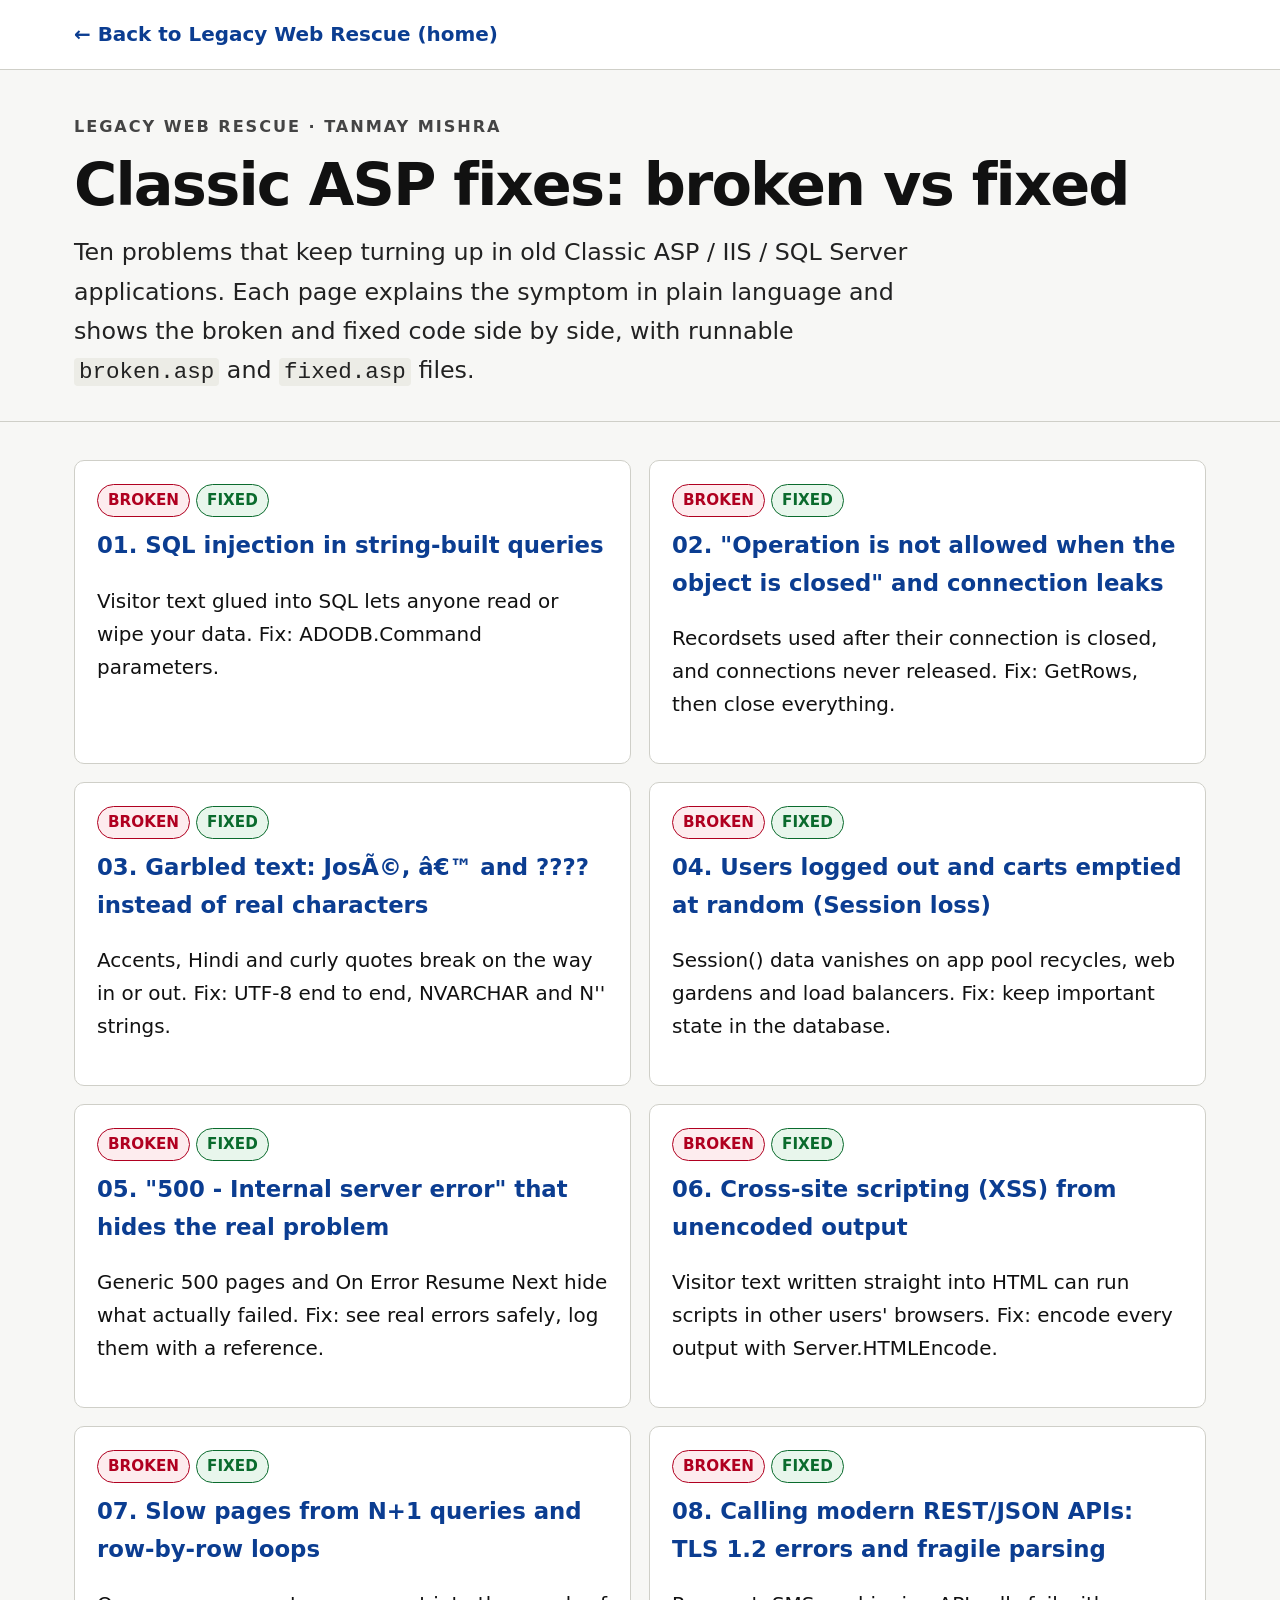
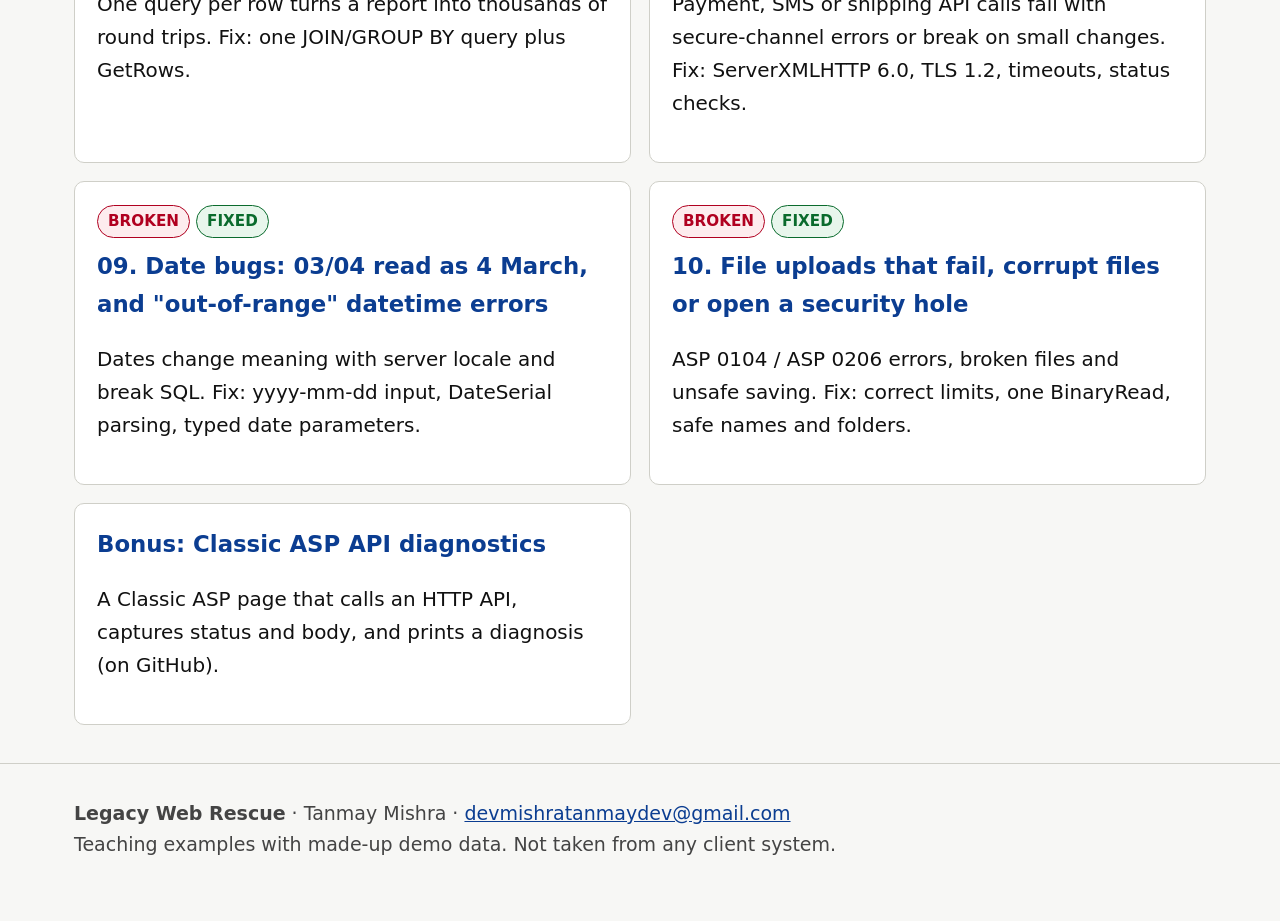
==== examples/index.html @ f615e52f "Add shared assets and examples index for Classic ASP broken-vs-fixed series" ====
<!doctype html>
<html lang="en"><head><meta charset="utf-8"><meta name="viewport" content="width=device-width, initial-scale=1">
<title>Classic ASP fixes: broken vs fixed | Legacy Web Rescue</title>
<meta name="description" content="Ten common Classic ASP problems, each explained in plain language with broken and fixed code side by side.">
<link rel="stylesheet" href="assets/style.css"></head>
<body>
<div class="topbar"><div class="wrap"><a href="../">&larr; Back to Legacy Web Rescue (home)</a></div></div>
<header class="page"><div class="wrap">
<div class="eyebrow">Legacy Web Rescue &middot; Tanmay Mishra</div>
<h1>Classic ASP fixes: broken vs fixed</h1>
<p class="lead">Ten problems that keep turning up in old Classic ASP / IIS / SQL Server applications. Each page explains the symptom in plain language and shows the broken and fixed code side by side, with runnable <code>broken.asp</code> and <code>fixed.asp</code> files.</p>
</div></header>
<section><div class="wrap"><div class="grid"><a class="card" href="01-sql-injection/"><div><span class="pill bad">BROKEN</span><span class="pill good">FIXED</span></div><h3 style="margin-top:10px">01. SQL injection in string-built queries</h3><p>Visitor text glued into SQL lets anyone read or wipe your data. Fix: ADODB.Command parameters.</p></a><a class="card" href="02-closed-recordset-leaks/"><div><span class="pill bad">BROKEN</span><span class="pill good">FIXED</span></div><h3 style="margin-top:10px">02. "Operation is not allowed when the object is closed" and connection leaks</h3><p>Recordsets used after their connection is closed, and connections never released. Fix: GetRows, then close everything.</p></a><a class="card" href="03-unicode-utf8/"><div><span class="pill bad">BROKEN</span><span class="pill good">FIXED</span></div><h3 style="margin-top:10px">03. Garbled text: JosÃ©, â€™ and ???? instead of real characters</h3><p>Accents, Hindi and curly quotes break on the way in or out. Fix: UTF-8 end to end, NVARCHAR and N'' strings.</p></a><a class="card" href="04-session-loss/"><div><span class="pill bad">BROKEN</span><span class="pill good">FIXED</span></div><h3 style="margin-top:10px">04. Users logged out and carts emptied at random (Session loss)</h3><p>Session() data vanishes on app pool recycles, web gardens and load balancers. Fix: keep important state in the database.</p></a><a class="card" href="05-hidden-500-errors/"><div><span class="pill bad">BROKEN</span><span class="pill good">FIXED</span></div><h3 style="margin-top:10px">05. "500 - Internal server error" that hides the real problem</h3><p>Generic 500 pages and On Error Resume Next hide what actually failed. Fix: see real errors safely, log them with a reference.</p></a><a class="card" href="06-xss-output-encoding/"><div><span class="pill bad">BROKEN</span><span class="pill good">FIXED</span></div><h3 style="margin-top:10px">06. Cross-site scripting (XSS) from unencoded output</h3><p>Visitor text written straight into HTML can run scripts in other users' browsers. Fix: encode every output with Server.HTMLEncode.</p></a><a class="card" href="07-n-plus-1-slow-pages/"><div><span class="pill bad">BROKEN</span><span class="pill good">FIXED</span></div><h3 style="margin-top:10px">07. Slow pages from N+1 queries and row-by-row loops</h3><p>One query per row turns a report into thousands of round trips. Fix: one JOIN/GROUP BY query plus GetRows.</p></a><a class="card" href="08-rest-api-tls12/"><div><span class="pill bad">BROKEN</span><span class="pill good">FIXED</span></div><h3 style="margin-top:10px">08. Calling modern REST/JSON APIs: TLS 1.2 errors and fragile parsing</h3><p>Payment, SMS or shipping API calls fail with secure-channel errors or break on small changes. Fix: ServerXMLHTTP 6.0, TLS 1.2, timeouts, status checks.</p></a><a class="card" href="09-dates-locale/"><div><span class="pill bad">BROKEN</span><span class="pill good">FIXED</span></div><h3 style="margin-top:10px">09. Date bugs: 03/04 read as 4 March, and "out-of-range" datetime errors</h3><p>Dates change meaning with server locale and break SQL. Fix: yyyy-mm-dd input, DateSerial parsing, typed date parameters.</p></a><a class="card" href="10-file-upload/"><div><span class="pill bad">BROKEN</span><span class="pill good">FIXED</span></div><h3 style="margin-top:10px">10. File uploads that fail, corrupt files or open a security hole</h3><p>ASP 0104 / ASP 0206 errors, broken files and unsafe saving. Fix: correct limits, one BinaryRead, safe names and folders.</p></a>
<a class="card" href="https://github.com/TanmayMishra22/Legacy-ASP-Rescue/tree/main/examples/classic-asp-api-diagnostics"><h3>Bonus: Classic ASP API diagnostics</h3><p>A Classic ASP page that calls an HTTP API, captures status and body, and prints a diagnosis (on GitHub).</p></a>
</div></div></section>
<footer><div class="wrap"><strong>Legacy Web Rescue</strong> &middot; Tanmay Mishra &middot; <a href="mailto:devmishratanmaydev@gmail.com">devmishratanmaydev@gmail.com</a><br>Teaching examples with made-up demo data. Not taken from any client system.</div></footer>
</body></html>
---- examples/assets/style.css ----
/* Shared styles for the Classic ASP broken-vs-fixed examples. Large, high-contrast text. */
:root { --bg:#f7f7f5; --ink:#111; --muted:#444; --card:#fff; --line:#cfcfc8;
        --bad:#b00020; --bad-bg:#fdecee; --good:#0a6b2d; --good-bg:#e8f6ec; --code:#1b1b1b; }
* { box-sizing:border-box; }
html { font-size:19px; }
body { margin:0; font-family:Inter,system-ui,-apple-system,"Segoe UI",Arial,sans-serif; color:var(--ink);
       background:var(--bg); line-height:1.65; }
.wrap { max-width:1180px; margin:auto; padding:0 24px; }
a { color:#0b3d91; }
a:focus, a:hover { text-decoration-thickness:3px; }
.topbar { padding:18px 0; border-bottom:1px solid var(--line); background:#fff; }
.topbar a { font-weight:700; text-decoration:none; font-size:1.05rem; }
.topbar a:hover { text-decoration:underline; }
header.page { padding:44px 0 30px; border-bottom:1px solid var(--line); }
.eyebrow { font-size:.85rem; font-weight:800; letter-spacing:.12em; text-transform:uppercase; color:var(--muted); }
h1 { font-size:clamp(2rem,5vw,3.1rem); line-height:1.1; letter-spacing:-.03em; margin:12px 0 16px; }
.lead { font-size:1.25rem; max-width:860px; color:#222; margin:0; }
section { padding:38px 0; border-bottom:1px solid var(--line); }
h2 { font-size:1.65rem; margin:0 0 18px; letter-spacing:-.02em; }
h3 { font-size:1.2rem; margin:0 0 10px; }
p, li { font-size:1.05rem; }
ul, ol { padding-left:1.4em; }
li { margin:6px 0; }
code { font-family:Consolas,"Cascadia Mono","Courier New",monospace; font-size:.95em; background:#ececE6; padding:1px 5px; border-radius:4px; }
.vs { display:grid; grid-template-columns:1fr 1fr; gap:20px; }
.panel { border-radius:12px; border:3px solid; overflow:hidden; background:#fff; display:flex; flex-direction:column; }
.panel.bad { border-color:var(--bad); }
.panel.good { border-color:var(--good); }
.panel .label { padding:12px 16px; font-weight:800; font-size:1.15rem; color:#fff; letter-spacing:.02em; }
.panel.bad .label { background:var(--bad); }
.panel.good .label { background:var(--good); }
.panel pre { margin:0; padding:16px; overflow-x:auto; font-family:Consolas,"Cascadia Mono","Courier New",monospace;
             font-size:.92rem; line-height:1.55; color:var(--code); white-space:pre-wrap; overflow-wrap:anywhere; flex:1; }
.panel.bad pre { background:var(--bad-bg); }
.panel.good pre { background:var(--good-bg); }
.panel .note { padding:12px 16px; border-top:1px solid var(--line); font-size:1rem; }
.screen { padding:18px; flex:1; font-size:1rem; }
.screen .browser { border:1px solid #999; border-radius:8px; background:#fff; overflow:hidden; }
.screen .addr { background:#e9e9e4; padding:6px 10px; font-family:Consolas,monospace; font-size:.85rem; color:#333; border-bottom:1px solid #bbb; word-break:break-all; }
.screen .view { padding:16px; }
.errbox { font-family:"Times New Roman",serif; }
.errbox .t { font-weight:700; color:#000; }
.alertbox { border:2px solid #333; border-radius:6px; padding:12px; background:#fffbe6; max-width:340px; box-shadow:0 4px 14px rgba(0,0,0,.25); }
.caption { font-size:.9rem; color:var(--muted); font-style:italic; margin-top:10px; }
.check li { list-style:none; position:relative; padding-left:4px; }
.check { padding-left:1.6em; }
.check li::before { content:"\2610"; position:absolute; left:-1.4em; font-size:1.1em; }
.callout { background:#fff; border-left:6px solid #0b3d91; padding:14px 18px; border-radius:6px; margin:16px 0; }
.files a { font-weight:700; }
.grid { display:grid; grid-template-columns:repeat(2,1fr); gap:18px; }
.card { background:var(--card); border:1px solid var(--line); border-radius:10px; padding:22px; text-decoration:none; color:inherit; display:block; }
.card:hover { border-color:#111; }
.card h3 { color:#0b3d91; }
.pill { display:inline-block; font-size:.8rem; font-weight:800; padding:3px 10px; border-radius:999px; margin-right:6px; }
.pill.bad { background:var(--bad-bg); color:var(--bad); border:1px solid var(--bad); }
.pill.good { background:var(--good-bg); color:var(--good); border:1px solid var(--good); }
table.t { border-collapse:collapse; width:100%; background:#fff; font-size:1rem; }
table.t th, table.t td { border:1px solid var(--line); padding:8px 10px; text-align:left; vertical-align:top; }
footer { padding:34px 0 60px; color:var(--muted); font-size:1rem; }
@media (max-width:820px) { .vs, .grid { grid-template-columns:1fr; } html { font-size:18px; } }
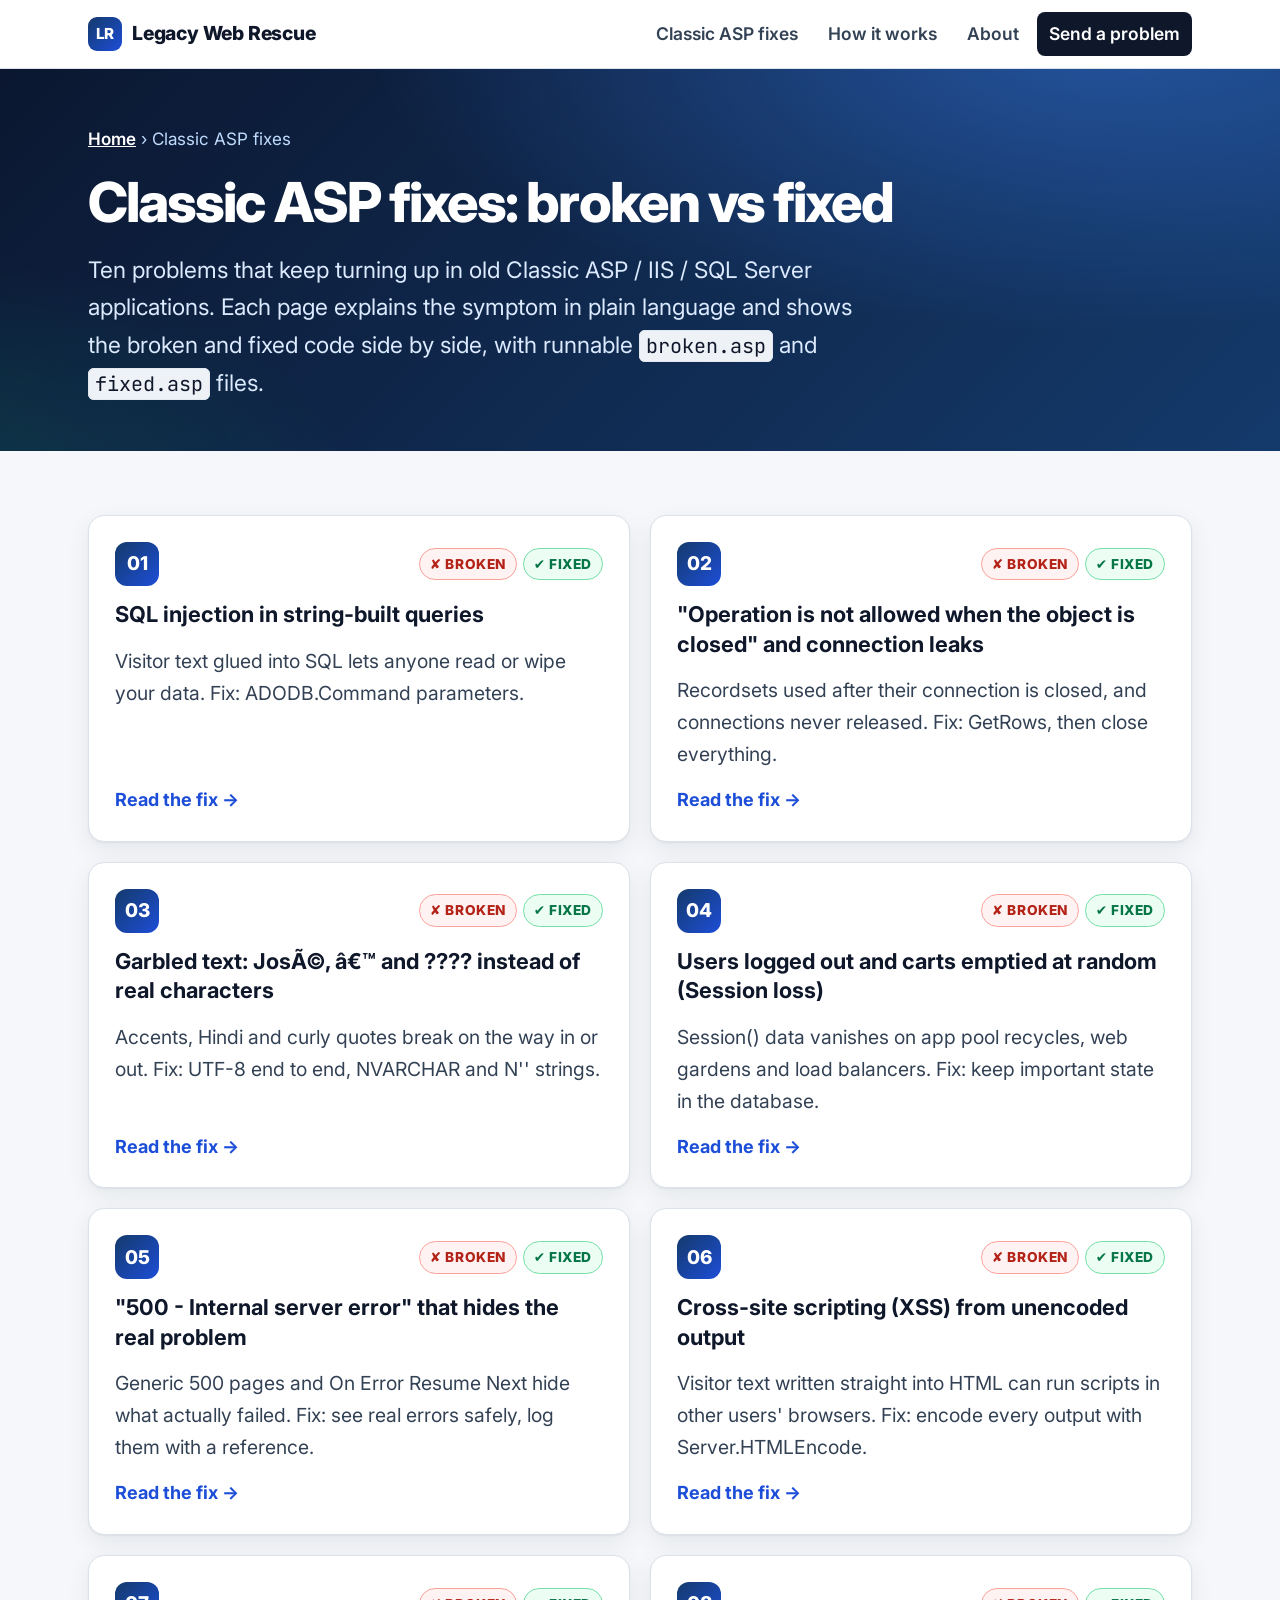
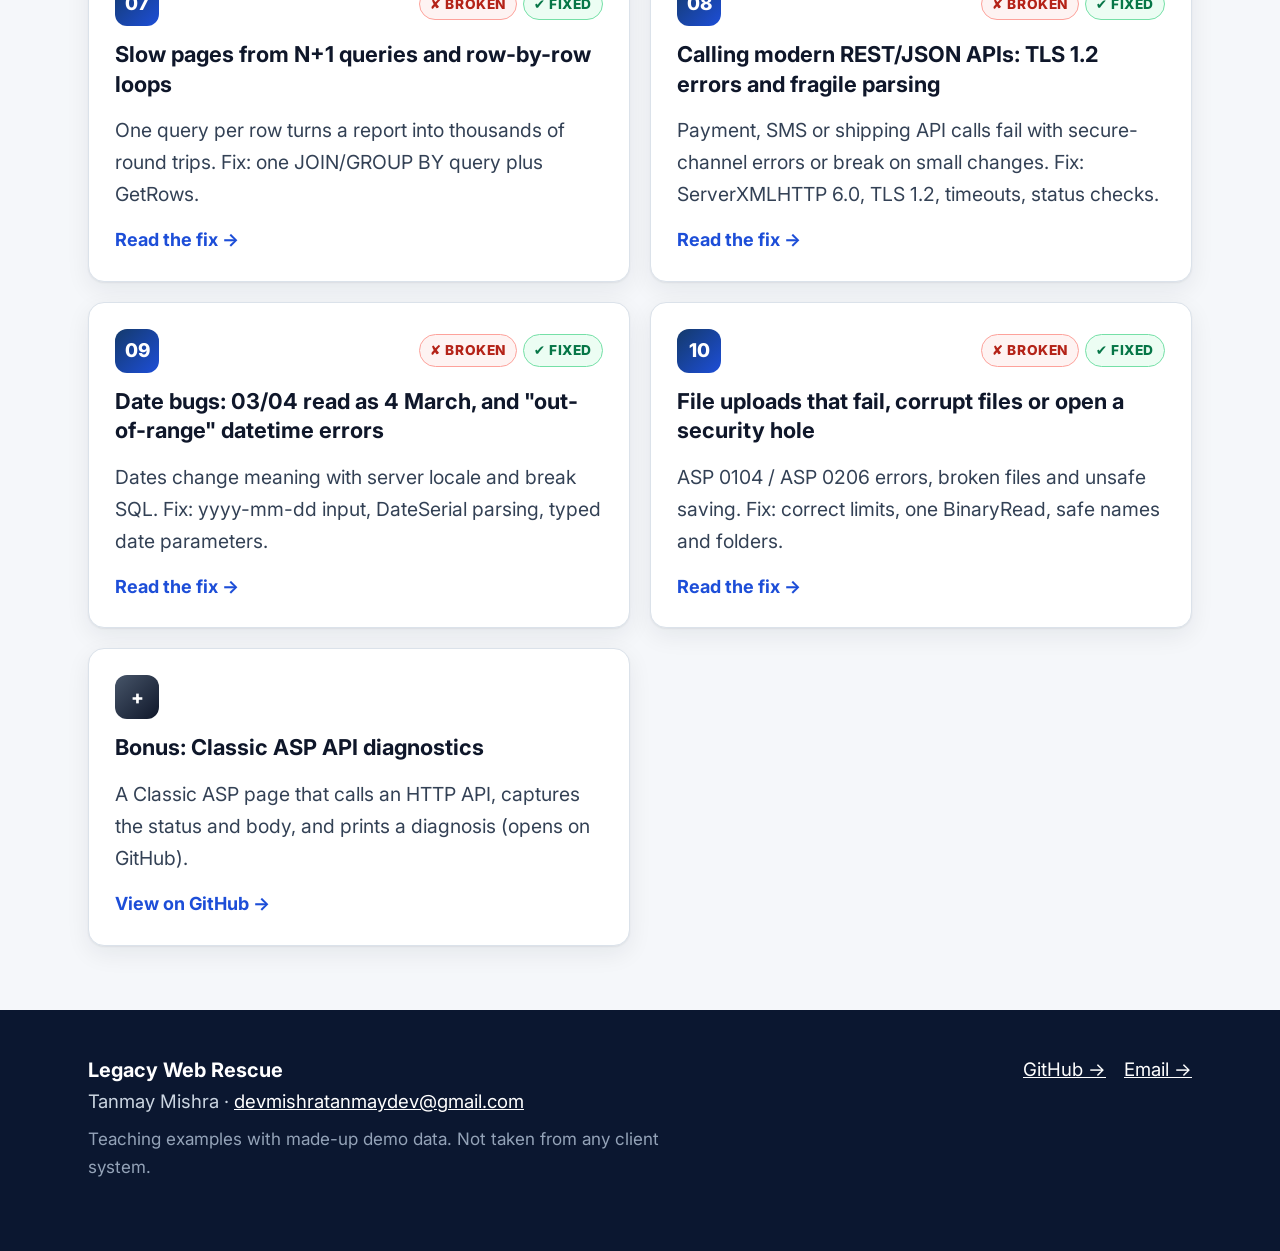
==== commit 21ef370d: "Design refresh: shared design system, new hero/nav/footer, polished cards (1/4)" ====
--- a/examples/index.html
+++ b/examples/index.html
@@ -1,17 +1,105 @@
 <!doctype html>
-<html lang="en"><head><meta charset="utf-8"><meta name="viewport" content="width=device-width, initial-scale=1">
+<html lang="en">
+<head>
+<meta charset="utf-8">
+<meta name="viewport" content="width=device-width, initial-scale=1">
 <title>Classic ASP fixes: broken vs fixed | Legacy Web Rescue</title>
 <meta name="description" content="Ten common Classic ASP problems, each explained in plain language with broken and fixed code side by side.">
-<link rel="stylesheet" href="assets/style.css"></head>
+<meta name="theme-color" content="#0b1730">
+<link rel="preconnect" href="https://fonts.googleapis.com">
+<link rel="preconnect" href="https://fonts.gstatic.com" crossorigin>
+<link href="https://fonts.googleapis.com/css2?family=Inter:wght@400;600;700;800&family=JetBrains+Mono:wght@400;600&display=swap" rel="stylesheet">
+<link rel="stylesheet" href="assets/style.css">
+</head>
 <body>
-<div class="topbar"><div class="wrap"><a href="../">&larr; Back to Legacy Web Rescue (home)</a></div></div>
-<header class="page"><div class="wrap">
-<div class="eyebrow">Legacy Web Rescue &middot; Tanmay Mishra</div>
-<h1>Classic ASP fixes: broken vs fixed</h1>
-<p class="lead">Ten problems that keep turning up in old Classic ASP / IIS / SQL Server applications. Each page explains the symptom in plain language and shows the broken and fixed code side by side, with runnable <code>broken.asp</code> and <code>fixed.asp</code> files.</p>
+<a class="skip" href="#main">Skip to content</a>
+<nav class="nav" aria-label="Main"><div class="wrap">
+  <a class="brand" href="../"><span class="logo" aria-hidden="true">LR</span>Legacy Web Rescue</a>
+  <ul>
+    <li><a href="../#fixes">Classic ASP fixes</a></li>
+    <li><a href="../#how">How it works</a></li>
+    <li><a href="../#about">About</a></li>
+    <li><a class="btn-nav" href="mailto:devmishratanmaydev@gmail.com?subject=Legacy%20Web%20Problem">Send a problem</a></li>
+  </ul>
+</div></nav>
+
+<header class="hero small"><div class="wrap">
+  <p class="crumbs"><a href="../">Home</a> &rsaquo; Classic ASP fixes</p>
+  <h1>Classic ASP fixes: broken vs fixed</h1>
+  <p class="lead">Ten problems that keep turning up in old Classic ASP / IIS / SQL Server applications. Each page explains the symptom in plain language and shows the broken and fixed code side by side, with runnable <code>broken.asp</code> and <code>fixed.asp</code> files.</p>
 </div></header>
-<section><div class="wrap"><div class="grid"><a class="card" href="01-sql-injection/"><div><span class="pill bad">BROKEN</span><span class="pill good">FIXED</span></div><h3 style="margin-top:10px">01. SQL injection in string-built queries</h3><p>Visitor text glued into SQL lets anyone read or wipe your data. Fix: ADODB.Command parameters.</p></a><a class="card" href="02-closed-recordset-leaks/"><div><span class="pill bad">BROKEN</span><span class="pill good">FIXED</span></div><h3 style="margin-top:10px">02. "Operation is not allowed when the object is closed" and connection leaks</h3><p>Recordsets used after their connection is closed, and connections never released. Fix: GetRows, then close everything.</p></a><a class="card" href="03-unicode-utf8/"><div><span class="pill bad">BROKEN</span><span class="pill good">FIXED</span></div><h3 style="margin-top:10px">03. Garbled text: JosÃ©, â€™ and ???? instead of real characters</h3><p>Accents, Hindi and curly quotes break on the way in or out. Fix: UTF-8 end to end, NVARCHAR and N'' strings.</p></a><a class="card" href="04-session-loss/"><div><span class="pill bad">BROKEN</span><span class="pill good">FIXED</span></div><h3 style="margin-top:10px">04. Users logged out and carts emptied at random (Session loss)</h3><p>Session() data vanishes on app pool recycles, web gardens and load balancers. Fix: keep important state in the database.</p></a><a class="card" href="05-hidden-500-errors/"><div><span class="pill bad">BROKEN</span><span class="pill good">FIXED</span></div><h3 style="margin-top:10px">05. "500 - Internal server error" that hides the real problem</h3><p>Generic 500 pages and On Error Resume Next hide what actually failed. Fix: see real errors safely, log them with a reference.</p></a><a class="card" href="06-xss-output-encoding/"><div><span class="pill bad">BROKEN</span><span class="pill good">FIXED</span></div><h3 style="margin-top:10px">06. Cross-site scripting (XSS) from unencoded output</h3><p>Visitor text written straight into HTML can run scripts in other users' browsers. Fix: encode every output with Server.HTMLEncode.</p></a><a class="card" href="07-n-plus-1-slow-pages/"><div><span class="pill bad">BROKEN</span><span class="pill good">FIXED</span></div><h3 style="margin-top:10px">07. Slow pages from N+1 queries and row-by-row loops</h3><p>One query per row turns a report into thousands of round trips. Fix: one JOIN/GROUP BY query plus GetRows.</p></a><a class="card" href="08-rest-api-tls12/"><div><span class="pill bad">BROKEN</span><span class="pill good">FIXED</span></div><h3 style="margin-top:10px">08. Calling modern REST/JSON APIs: TLS 1.2 errors and fragile parsing</h3><p>Payment, SMS or shipping API calls fail with secure-channel errors or break on small changes. Fix: ServerXMLHTTP 6.0, TLS 1.2, timeouts, status checks.</p></a><a class="card" href="09-dates-locale/"><div><span class="pill bad">BROKEN</span><span class="pill good">FIXED</span></div><h3 style="margin-top:10px">09. Date bugs: 03/04 read as 4 March, and "out-of-range" datetime errors</h3><p>Dates change meaning with server locale and break SQL. Fix: yyyy-mm-dd input, DateSerial parsing, typed date parameters.</p></a><a class="card" href="10-file-upload/"><div><span class="pill bad">BROKEN</span><span class="pill good">FIXED</span></div><h3 style="margin-top:10px">10. File uploads that fail, corrupt files or open a security hole</h3><p>ASP 0104 / ASP 0206 errors, broken files and unsafe saving. Fix: correct limits, one BinaryRead, safe names and folders.</p></a>
-<a class="card" href="https://github.com/TanmayMishra22/Legacy-ASP-Rescue/tree/main/examples/classic-asp-api-diagnostics"><h3>Bonus: Classic ASP API diagnostics</h3><p>A Classic ASP page that calls an HTTP API, captures status and body, and prints a diagnosis (on GitHub).</p></a>
-</div></div></section>
-<footer><div class="wrap"><strong>Legacy Web Rescue</strong> &middot; Tanmay Mishra &middot; <a href="mailto:devmishratanmaydev@gmail.com">devmishratanmaydev@gmail.com</a><br>Teaching examples with made-up demo data. Not taken from any client system.</div></footer>
-</body></html>
+<main id="main"><section><div class="wrap"><div class="grid">
+<a class="card" href="01-sql-injection/">
+  <div class="card-top"><span class="num" aria-hidden="true">01</span><span class="pills"><span class="pill bad">&#10008; BROKEN</span><span class="pill good">&#10004; FIXED</span></span></div>
+  <h3>SQL injection in string-built queries</h3>
+  <p>Visitor text glued into SQL lets anyone read or wipe your data. Fix: ADODB.Command parameters.</p>
+  <span class="go">Read the fix &rarr;</span>
+</a>
+<a class="card" href="02-closed-recordset-leaks/">
+  <div class="card-top"><span class="num" aria-hidden="true">02</span><span class="pills"><span class="pill bad">&#10008; BROKEN</span><span class="pill good">&#10004; FIXED</span></span></div>
+  <h3>"Operation is not allowed when the object is closed" and connection leaks</h3>
+  <p>Recordsets used after their connection is closed, and connections never released. Fix: GetRows, then close everything.</p>
+  <span class="go">Read the fix &rarr;</span>
+</a>
+<a class="card" href="03-unicode-utf8/">
+  <div class="card-top"><span class="num" aria-hidden="true">03</span><span class="pills"><span class="pill bad">&#10008; BROKEN</span><span class="pill good">&#10004; FIXED</span></span></div>
+  <h3>Garbled text: JosÃ©, â€™ and ???? instead of real characters</h3>
+  <p>Accents, Hindi and curly quotes break on the way in or out. Fix: UTF-8 end to end, NVARCHAR and N'' strings.</p>
+  <span class="go">Read the fix &rarr;</span>
+</a>
+<a class="card" href="04-session-loss/">
+  <div class="card-top"><span class="num" aria-hidden="true">04</span><span class="pills"><span class="pill bad">&#10008; BROKEN</span><span class="pill good">&#10004; FIXED</span></span></div>
+  <h3>Users logged out and carts emptied at random (Session loss)</h3>
+  <p>Session() data vanishes on app pool recycles, web gardens and load balancers. Fix: keep important state in the database.</p>
+  <span class="go">Read the fix &rarr;</span>
+</a>
+<a class="card" href="05-hidden-500-errors/">
+  <div class="card-top"><span class="num" aria-hidden="true">05</span><span class="pills"><span class="pill bad">&#10008; BROKEN</span><span class="pill good">&#10004; FIXED</span></span></div>
+  <h3>"500 - Internal server error" that hides the real problem</h3>
+  <p>Generic 500 pages and On Error Resume Next hide what actually failed. Fix: see real errors safely, log them with a reference.</p>
+  <span class="go">Read the fix &rarr;</span>
+</a>
+<a class="card" href="06-xss-output-encoding/">
+  <div class="card-top"><span class="num" aria-hidden="true">06</span><span class="pills"><span class="pill bad">&#10008; BROKEN</span><span class="pill good">&#10004; FIXED</span></span></div>
+  <h3>Cross-site scripting (XSS) from unencoded output</h3>
+  <p>Visitor text written straight into HTML can run scripts in other users' browsers. Fix: encode every output with Server.HTMLEncode.</p>
+  <span class="go">Read the fix &rarr;</span>
+</a>
+<a class="card" href="07-n-plus-1-slow-pages/">
+  <div class="card-top"><span class="num" aria-hidden="true">07</span><span class="pills"><span class="pill bad">&#10008; BROKEN</span><span class="pill good">&#10004; FIXED</span></span></div>
+  <h3>Slow pages from N+1 queries and row-by-row loops</h3>
+  <p>One query per row turns a report into thousands of round trips. Fix: one JOIN/GROUP BY query plus GetRows.</p>
+  <span class="go">Read the fix &rarr;</span>
+</a>
+<a class="card" href="08-rest-api-tls12/">
+  <div class="card-top"><span class="num" aria-hidden="true">08</span><span class="pills"><span class="pill bad">&#10008; BROKEN</span><span class="pill good">&#10004; FIXED</span></span></div>
+  <h3>Calling modern REST/JSON APIs: TLS 1.2 errors and fragile parsing</h3>
+  <p>Payment, SMS or shipping API calls fail with secure-channel errors or break on small changes. Fix: ServerXMLHTTP 6.0, TLS 1.2, timeouts, status checks.</p>
+  <span class="go">Read the fix &rarr;</span>
+</a>
+<a class="card" href="09-dates-locale/">
+  <div class="card-top"><span class="num" aria-hidden="true">09</span><span class="pills"><span class="pill bad">&#10008; BROKEN</span><span class="pill good">&#10004; FIXED</span></span></div>
+  <h3>Date bugs: 03/04 read as 4 March, and "out-of-range" datetime errors</h3>
+  <p>Dates change meaning with server locale and break SQL. Fix: yyyy-mm-dd input, DateSerial parsing, typed date parameters.</p>
+  <span class="go">Read the fix &rarr;</span>
+</a>
+<a class="card" href="10-file-upload/">
+  <div class="card-top"><span class="num" aria-hidden="true">10</span><span class="pills"><span class="pill bad">&#10008; BROKEN</span><span class="pill good">&#10004; FIXED</span></span></div>
+  <h3>File uploads that fail, corrupt files or open a security hole</h3>
+  <p>ASP 0104 / ASP 0206 errors, broken files and unsafe saving. Fix: correct limits, one BinaryRead, safe names and folders.</p>
+  <span class="go">Read the fix &rarr;</span>
+</a>
+<a class="card" href="https://github.com/TanmayMishra22/Legacy-ASP-Rescue/tree/main/examples/classic-asp-api-diagnostics" target="_blank" rel="noopener">
+  <div class="card-top"><span class="num bonus" aria-hidden="true">+</span></div>
+  <h3>Bonus: Classic ASP API diagnostics</h3>
+  <p>A Classic ASP page that calls an HTTP API, captures the status and body, and prints a diagnosis (opens on GitHub).</p>
+  <span class="go">View on GitHub &rarr;</span>
+</a>
+</div></div></section></main>
+<footer><div class="wrap">
+  <div><strong>Legacy Web Rescue</strong><br>Tanmay Mishra &middot; <a href="mailto:devmishratanmaydev@gmail.com">devmishratanmaydev@gmail.com</a>
+  <p class="small">Teaching examples with made-up demo data. Not taken from any client system.</p></div>
+  <div class="links"><a href="https://github.com/TanmayMishra22" target="_blank" rel="noopener">GitHub &rarr;</a><a href="mailto:devmishratanmaydev@gmail.com?subject=Legacy%20Web%20Problem">Email &rarr;</a></div>
+</div></footer>
+</body>
+</html>
--- a/examples/assets/style.css
+++ b/examples/assets/style.css
@@ -1,60 +1,188 @@
-/* Shared styles for the Classic ASP broken-vs-fixed examples. Large, high-contrast text. */
-:root { --bg:#f7f7f5; --ink:#111; --muted:#444; --card:#fff; --line:#cfcfc8;
-        --bad:#b00020; --bad-bg:#fdecee; --good:#0a6b2d; --good-bg:#e8f6ec; --code:#1b1b1b; }
-* { box-sizing:border-box; }
-html { font-size:19px; }
-body { margin:0; font-family:Inter,system-ui,-apple-system,"Segoe UI",Arial,sans-serif; color:var(--ink);
-       background:var(--bg); line-height:1.65; }
-.wrap { max-width:1180px; margin:auto; padding:0 24px; }
-a { color:#0b3d91; }
-a:focus, a:hover { text-decoration-thickness:3px; }
-.topbar { padding:18px 0; border-bottom:1px solid var(--line); background:#fff; }
-.topbar a { font-weight:700; text-decoration:none; font-size:1.05rem; }
-.topbar a:hover { text-decoration:underline; }
-header.page { padding:44px 0 30px; border-bottom:1px solid var(--line); }
-.eyebrow { font-size:.85rem; font-weight:800; letter-spacing:.12em; text-transform:uppercase; color:var(--muted); }
-h1 { font-size:clamp(2rem,5vw,3.1rem); line-height:1.1; letter-spacing:-.03em; margin:12px 0 16px; }
-.lead { font-size:1.25rem; max-width:860px; color:#222; margin:0; }
-section { padding:38px 0; border-bottom:1px solid var(--line); }
-h2 { font-size:1.65rem; margin:0 0 18px; letter-spacing:-.02em; }
-h3 { font-size:1.2rem; margin:0 0 10px; }
-p, li { font-size:1.05rem; }
-ul, ol { padding-left:1.4em; }
-li { margin:6px 0; }
-code { font-family:Consolas,"Cascadia Mono","Courier New",monospace; font-size:.95em; background:#ececE6; padding:1px 5px; border-radius:4px; }
-.vs { display:grid; grid-template-columns:1fr 1fr; gap:20px; }
-.panel { border-radius:12px; border:3px solid; overflow:hidden; background:#fff; display:flex; flex-direction:column; }
-.panel.bad { border-color:var(--bad); }
-.panel.good { border-color:var(--good); }
-.panel .label { padding:12px 16px; font-weight:800; font-size:1.15rem; color:#fff; letter-spacing:.02em; }
-.panel.bad .label { background:var(--bad); }
-.panel.good .label { background:var(--good); }
-.panel pre { margin:0; padding:16px; overflow-x:auto; font-family:Consolas,"Cascadia Mono","Courier New",monospace;
-             font-size:.92rem; line-height:1.55; color:var(--code); white-space:pre-wrap; overflow-wrap:anywhere; flex:1; }
-.panel.bad pre { background:var(--bad-bg); }
-.panel.good pre { background:var(--good-bg); }
-.panel .note { padding:12px 16px; border-top:1px solid var(--line); font-size:1rem; }
-.screen { padding:18px; flex:1; font-size:1rem; }
-.screen .browser { border:1px solid #999; border-radius:8px; background:#fff; overflow:hidden; }
-.screen .addr { background:#e9e9e4; padding:6px 10px; font-family:Consolas,monospace; font-size:.85rem; color:#333; border-bottom:1px solid #bbb; word-break:break-all; }
-.screen .view { padding:16px; }
-.errbox { font-family:"Times New Roman",serif; }
-.errbox .t { font-weight:700; color:#000; }
-.alertbox { border:2px solid #333; border-radius:6px; padding:12px; background:#fffbe6; max-width:340px; box-shadow:0 4px 14px rgba(0,0,0,.25); }
-.caption { font-size:.9rem; color:var(--muted); font-style:italic; margin-top:10px; }
-.check li { list-style:none; position:relative; padding-left:4px; }
-.check { padding-left:1.6em; }
-.check li::before { content:"\2610"; position:absolute; left:-1.4em; font-size:1.1em; }
-.callout { background:#fff; border-left:6px solid #0b3d91; padding:14px 18px; border-radius:6px; margin:16px 0; }
-.files a { font-weight:700; }
-.grid { display:grid; grid-template-columns:repeat(2,1fr); gap:18px; }
-.card { background:var(--card); border:1px solid var(--line); border-radius:10px; padding:22px; text-decoration:none; color:inherit; display:block; }
-.card:hover { border-color:#111; }
-.card h3 { color:#0b3d91; }
-.pill { display:inline-block; font-size:.8rem; font-weight:800; padding:3px 10px; border-radius:999px; margin-right:6px; }
-.pill.bad { background:var(--bad-bg); color:var(--bad); border:1px solid var(--bad); }
-.pill.good { background:var(--good-bg); color:var(--good); border:1px solid var(--good); }
-table.t { border-collapse:collapse; width:100%; background:#fff; font-size:1rem; }
-table.t th, table.t td { border:1px solid var(--line); padding:8px 10px; text-align:left; vertical-align:top; }
-footer { padding:34px 0 60px; color:var(--muted); font-size:1rem; }
-@media (max-width:820px) { .vs, .grid { grid-template-columns:1fr; } html { font-size:18px; } }
+/* Legacy Web Rescue - shared design system (home page + examples).
+   Large, high-contrast text. Inter with system fallback. */
+:root{
+  --bg:#f5f7fa; --surface:#ffffff; --ink:#0f172a; --ink-2:#334155; --muted:#475569;
+  --line:#dbe2ea; --brand:#1d4ed8; --brand-ink:#1e3a8a; --brand-soft:#e8efff;
+  --hero-1:#0b1730; --hero-2:#143a6b; --hero-3:#1d4ed8;
+  --bad:#b42318; --bad-soft:#fef3f2; --bad-line:#fda29b;
+  --good:#067647; --good-soft:#ecfdf3; --good-line:#75e0a7;
+  --code-bg:#0f172a; --code-ink:#e2e8f0; --code-head:#1e293b;
+  --radius:16px; --radius-sm:10px;
+  --shadow:0 1px 2px rgba(15,23,42,.06),0 8px 24px rgba(15,23,42,.07);
+  --shadow-hover:0 2px 4px rgba(15,23,42,.08),0 16px 40px rgba(15,23,42,.14);
+  --mono:"JetBrains Mono",Consolas,"Cascadia Mono","Courier New",monospace;
+}
+*{box-sizing:border-box}
+html{font-size:19px;scroll-behavior:smooth;scroll-padding-top:84px}
+body{margin:0;font-family:Inter,system-ui,-apple-system,"Segoe UI",Roboto,Arial,sans-serif;color:var(--ink);
+  background:var(--bg);line-height:1.65;-webkit-font-smoothing:antialiased;text-rendering:optimizeLegibility}
+img{max-width:100%}
+a{color:var(--brand)}
+a:hover{color:var(--brand-ink)}
+:focus-visible{outline:3px solid #f59e0b;outline-offset:3px;border-radius:6px}
+.skip{position:absolute;left:-9999px;top:8px;background:#fff;color:var(--ink);padding:10px 14px;border-radius:8px;z-index:100}
+.skip:focus{left:12px}
+.wrap{max-width:1160px;margin:0 auto;padding:0 28px}
+.wrap.narrow{max-width:900px}
+
+/* ---------- top nav ---------- */
+.nav{position:sticky;top:0;z-index:50;background:rgba(255,255,255,.92);backdrop-filter:saturate(1.4) blur(10px);
+  -webkit-backdrop-filter:saturate(1.4) blur(10px);border-bottom:1px solid var(--line)}
+.nav .wrap{display:flex;align-items:center;justify-content:space-between;gap:16px;min-height:68px;flex-wrap:wrap}
+.brand{display:flex;align-items:center;gap:10px;font-weight:800;font-size:1.02rem;color:var(--ink);text-decoration:none;letter-spacing:-.01em}
+.brand .logo{width:34px;height:34px;border-radius:9px;display:grid;place-items:center;color:#fff;font-size:.8rem;font-weight:800;
+  background:linear-gradient(135deg,var(--hero-2),var(--hero-3))}
+.nav ul{list-style:none;display:flex;gap:6px;margin:0;padding:0;flex-wrap:wrap}
+.nav ul a{display:block;padding:8px 12px;border-radius:8px;color:var(--ink-2);text-decoration:none;font-weight:600;font-size:.92rem}
+.nav ul a:hover{background:var(--brand-soft);color:var(--brand-ink)}
+.nav ul a.btn-nav{background:var(--ink);color:#fff}
+.nav ul a.btn-nav:hover{background:var(--brand);color:#fff}
+
+/* ---------- hero ---------- */
+.hero{color:#fff;background:
+  radial-gradient(1200px 500px at 85% -10%,rgba(59,130,246,.45),transparent 60%),
+  radial-gradient(800px 400px at -10% 110%,rgba(16,185,129,.18),transparent 60%),
+  linear-gradient(135deg,var(--hero-1),var(--hero-2));padding:84px 0 76px}
+.hero.small{padding:56px 0 50px}
+.eyebrow{display:inline-flex;align-items:center;gap:8px;font-size:.78rem;font-weight:800;letter-spacing:.14em;text-transform:uppercase;color:var(--muted)}
+.hero .eyebrow{color:#bfdbfe;background:rgba(255,255,255,.08);border:1px solid rgba(255,255,255,.18);padding:6px 12px;border-radius:999px}
+h1{font-size:clamp(2.1rem,5.4vw,3.6rem);line-height:1.08;letter-spacing:-.035em;margin:20px 0 18px;max-width:900px;font-weight:800}
+.hero.small h1{font-size:clamp(1.9rem,4.4vw,2.9rem)}
+.lead{font-size:1.2rem;max-width:780px;margin:0;color:var(--ink-2)}
+.hero .lead{color:#dbeafe}
+.actions{display:flex;flex-wrap:wrap;gap:12px;margin-top:30px}
+.btn{display:inline-flex;align-items:center;gap:8px;padding:14px 22px;border-radius:12px;font-weight:700;font-size:1rem;text-decoration:none;
+  border:2px solid transparent;transition:transform .15s ease,box-shadow .15s ease,background .15s ease}
+.btn:hover{transform:translateY(-1px)}
+.btn-primary{background:#fff;color:var(--hero-1)}
+.btn-primary:hover{color:var(--hero-1);box-shadow:0 8px 24px rgba(0,0,0,.25)}
+.btn-ghost{color:#fff;border-color:rgba(255,255,255,.55)}
+.btn-ghost:hover{color:#fff;background:rgba(255,255,255,.1)}
+.btn-dark{background:var(--ink);color:#fff}
+.btn-dark:hover{background:var(--brand);color:#fff}
+.crumbs{font-size:.9rem;color:#bfdbfe;margin:0}
+.crumbs a{color:#fff;font-weight:600}
+
+/* ---------- sections ---------- */
+section{padding:64px 0}
+section.alt{background:var(--surface);border-top:1px solid var(--line);border-bottom:1px solid var(--line)}
+h2{font-size:clamp(1.55rem,3vw,2rem);letter-spacing:-.025em;line-height:1.2;margin:0 0 14px;font-weight:800}
+h3{font-size:1.15rem;line-height:1.35;margin:0 0 8px;font-weight:700}
+.section-head{margin-bottom:28px;max-width:820px}
+.section-head p{color:var(--ink-2);margin:0;font-size:1.08rem}
+p,li{font-size:1.02rem}
+ul,ol{padding-left:1.3em}
+li{margin:6px 0}
+code{font-family:var(--mono);font-size:.88em;background:#eef2f7;color:#0f172a;padding:2px 6px;border-radius:6px;border:1px solid #e2e8f0}
+
+/* ---------- tags / grid / cards ---------- */
+.tags{display:flex;flex-wrap:wrap;gap:10px}
+.tag{border:1px solid var(--line);background:var(--surface);border-radius:999px;padding:8px 14px;font-size:.92rem;font-weight:600;color:var(--ink-2);box-shadow:0 1px 2px rgba(15,23,42,.04)}
+.grid{display:grid;grid-template-columns:repeat(2,1fr);gap:20px}
+.grid.three{grid-template-columns:repeat(3,1fr)}
+.card{background:var(--surface);border:1px solid var(--line);border-radius:var(--radius);padding:26px;box-shadow:var(--shadow);color:inherit}
+.card p{margin:8px 0 0;color:var(--ink-2)}
+a.card{display:flex;flex-direction:column;text-decoration:none;transition:transform .18s ease,box-shadow .18s ease,border-color .18s ease}
+a.card:hover{transform:translateY(-3px);box-shadow:var(--shadow-hover);border-color:#93c5fd;color:inherit}
+a.card h3{color:var(--ink)}
+a.card .go{margin-top:auto;padding-top:14px;font-weight:700;color:var(--brand);font-size:.95rem}
+a.card:hover .go{text-decoration:underline}
+.card-top{display:flex;align-items:center;justify-content:space-between;gap:10px;margin-bottom:14px}
+.num{width:44px;height:44px;border-radius:12px;display:grid;place-items:center;font-weight:800;font-size:1rem;color:#fff;
+  background:linear-gradient(135deg,var(--hero-2),var(--hero-3));flex:none}
+.num.bonus{background:linear-gradient(135deg,#475569,#0f172a)}
+.pills{display:flex;gap:6px}
+.pill{display:inline-flex;align-items:center;gap:4px;font-size:.72rem;font-weight:800;letter-spacing:.04em;padding:4px 10px;border-radius:999px}
+.pill.bad{background:var(--bad-soft);color:var(--bad);border:1px solid var(--bad-line)}
+.pill.good{background:var(--good-soft);color:var(--good);border:1px solid var(--good-line)}
+.icon{width:42px;height:42px;border-radius:12px;display:grid;place-items:center;background:var(--brand-soft);color:var(--brand-ink);font-size:1.25rem;margin-bottom:14px}
+
+/* ---------- steps ---------- */
+.steps{display:grid;grid-template-columns:repeat(4,1fr);gap:18px;margin-bottom:28px}
+.step{background:var(--surface);border:1px solid var(--line);border-radius:var(--radius);padding:22px;box-shadow:var(--shadow)}
+.step .n{width:38px;height:38px;border-radius:50%;display:grid;place-items:center;font-weight:800;background:var(--ink);color:#fff;margin-bottom:12px}
+.step strong{display:block;font-size:1.05rem;margin-bottom:4px}
+.step span{color:var(--ink-2)}
+.problems{display:grid;grid-template-columns:repeat(2,1fr);gap:12px 28px;list-style:none;padding:0}
+.problems li{position:relative;padding-left:34px;margin:4px 0}
+.problems li::before{content:"";position:absolute;left:0;top:.35em;width:20px;height:20px;border-radius:6px;background:var(--brand-soft);
+  box-shadow:inset 0 0 0 2px #93c5fd}
+
+/* ---------- broken vs fixed ---------- */
+.vs{display:grid;grid-template-columns:1fr 1fr;gap:22px}
+.panel{border-radius:var(--radius);overflow:hidden;background:var(--surface);display:flex;flex-direction:column;box-shadow:var(--shadow);border:2px solid}
+.panel.bad{border-color:var(--bad)}
+.panel.good{border-color:var(--good)}
+.panel .label{display:flex;align-items:center;gap:10px;padding:13px 18px;font-weight:800;font-size:1.05rem;color:#fff;letter-spacing:.03em}
+.panel .label .badge{display:grid;place-items:center;width:28px;height:28px;border-radius:50%;background:rgba(255,255,255,.22);font-size:.95rem}
+.panel.bad .label{background:var(--bad)}
+.panel.good .label{background:var(--good)}
+.panel pre{margin:0;padding:18px 20px;overflow-x:auto;font-family:var(--mono);font-size:.9rem;line-height:1.6;
+  color:var(--code-ink);background:var(--code-bg);white-space:pre;flex:1;tab-size:4;-webkit-overflow-scrolling:touch}
+.panel pre code{background:none;border:0;padding:0;border-radius:0;color:inherit;font-size:inherit}
+.panel .note{padding:14px 18px;font-size:1rem;font-weight:600}
+.panel.bad .note{background:var(--bad-soft);color:#7a271a;border-top:1px solid var(--bad-line)}
+.panel.good .note{background:var(--good-soft);color:#05603a;border-top:1px solid var(--good-line)}
+.panel.bad .screen{background:var(--bad-soft)}
+.panel.good .screen{background:var(--good-soft)}
+.screen{padding:20px;flex:1;font-size:1rem}
+.browser{border:1px solid #cbd5e1;border-radius:12px;background:#fff;overflow:hidden;box-shadow:0 6px 18px rgba(15,23,42,.08)}
+.browser .bar{display:flex;align-items:center;gap:10px;background:#eef2f7;padding:8px 12px;border-bottom:1px solid #cbd5e1}
+.dots{display:flex;gap:5px;flex:none}
+.dots i{width:10px;height:10px;border-radius:50%;background:#cbd5e1;display:block}
+.dots i:nth-child(1){background:#f87171}.dots i:nth-child(2){background:#fbbf24}.dots i:nth-child(3){background:#34d399}
+.addr{flex:1;background:#fff;border:1px solid #d5dde7;border-radius:7px;padding:4px 10px;font-family:var(--mono);font-size:.78rem;color:#334155;word-break:break-all}
+.view{padding:18px}
+.errbox{font-family:"Times New Roman",Times,serif}
+.errbox .t{font-weight:700;color:#000}
+.alertbox{border:1px solid #94a3b8;border-radius:10px;padding:14px;background:#fff;max-width:340px;box-shadow:0 10px 28px rgba(0,0,0,.22)}
+.caption{display:flex;gap:8px;align-items:flex-start;font-size:.88rem;color:var(--muted);font-style:italic;margin:12px 0 0}
+.files{display:flex;flex-wrap:wrap;gap:10px;margin-top:22px;align-items:center}
+.files span{font-weight:700;color:var(--ink-2);margin-right:4px}
+.files a{display:inline-flex;align-items:center;gap:6px;padding:8px 14px;border:1px solid var(--line);border-radius:10px;background:var(--surface);
+  font-weight:700;font-size:.92rem;text-decoration:none;box-shadow:0 1px 2px rgba(15,23,42,.05)}
+.files a:hover{border-color:#93c5fd;background:var(--brand-soft)}
+
+/* ---------- explainer ---------- */
+.explain{display:grid;gap:18px}
+.explain .card h2{font-size:1.35rem;display:flex;align-items:center;gap:12px}
+.explain .card h2 .n{width:34px;height:34px;border-radius:10px;display:grid;place-items:center;background:var(--brand-soft);color:var(--brand-ink);font-size:1rem;flex:none}
+.explain .card p:last-child,.explain .card ul:last-child{margin-bottom:0}
+.check{list-style:none;padding:0;margin:0;display:grid;gap:10px}
+.check li{position:relative;padding:12px 16px 12px 50px;background:var(--surface);border:1px solid var(--line);border-radius:12px;margin:0}
+.check li::before{content:"\2713";position:absolute;left:14px;top:11px;width:24px;height:24px;border-radius:7px;display:grid;place-items:center;
+  background:var(--good-soft);color:var(--good);font-weight:800;border:1px solid var(--good-line);font-size:.85rem}
+.callout{display:flex;flex-wrap:wrap;align-items:center;justify-content:space-between;gap:16px;margin-top:28px;padding:24px 26px;border-radius:var(--radius);
+  color:#fff;background:linear-gradient(135deg,var(--hero-1),var(--hero-2))}
+.callout p{margin:0;max-width:640px;color:#dbeafe}
+.callout strong{color:#fff;display:block;font-size:1.12rem;margin-bottom:4px}
+.pager{display:grid;grid-template-columns:1fr 1fr;gap:18px}
+.pager a{display:block;padding:18px 20px;background:var(--surface);border:1px solid var(--line);border-radius:var(--radius);text-decoration:none;box-shadow:var(--shadow);font-weight:700;color:var(--ink)}
+.pager a small{display:block;color:var(--muted);font-weight:600;font-size:.82rem;text-transform:uppercase;letter-spacing:.08em;margin-bottom:4px}
+.pager a:hover{border-color:#93c5fd;box-shadow:var(--shadow-hover)}
+.pager .next{text-align:right;grid-column:2}
+table.t{border-collapse:collapse;width:100%;background:#fff;font-size:.95rem}
+table.t th,table.t td{border:1px solid var(--line);padding:6px 9px;text-align:left;vertical-align:top}
+
+/* ---------- footer ---------- */
+footer{background:var(--hero-1);color:#cbd5e1;padding:44px 0 52px;font-size:.98rem}
+footer .wrap{display:flex;flex-wrap:wrap;justify-content:space-between;gap:20px}
+footer strong{color:#fff;font-size:1.05rem}
+footer a{color:#fff}
+footer a:hover{color:#bfdbfe}
+footer .small{color:#94a3b8;font-size:.9rem;max-width:620px;margin-top:8px}
+footer .links{display:flex;gap:18px;flex-wrap:wrap;align-items:flex-start}
+
+/* ---------- responsive ---------- */
+@media (max-width:980px){.steps{grid-template-columns:repeat(2,1fr)}.grid.three{grid-template-columns:1fr 1fr}}
+@media (max-width:820px){
+  html{font-size:18px}
+  .vs,.grid,.grid.three,.problems,.pager{grid-template-columns:1fr}
+  .pager .next{grid-column:1;text-align:left}
+  .hero{padding:56px 0 50px}
+  section{padding:46px 0}
+  .wrap{padding:0 18px}
+  .nav ul a:not(.btn-nav){padding:8px 8px}
+}
+@media (max-width:520px){.nav{position:static}.steps{grid-template-columns:1fr}.nav ul{width:100%}.nav .wrap{padding-top:8px;padding-bottom:8px}.btn{width:100%;justify-content:center}}
+@media (prefers-reduced-motion:reduce){*{transition:none!important;scroll-behavior:auto!important}}
